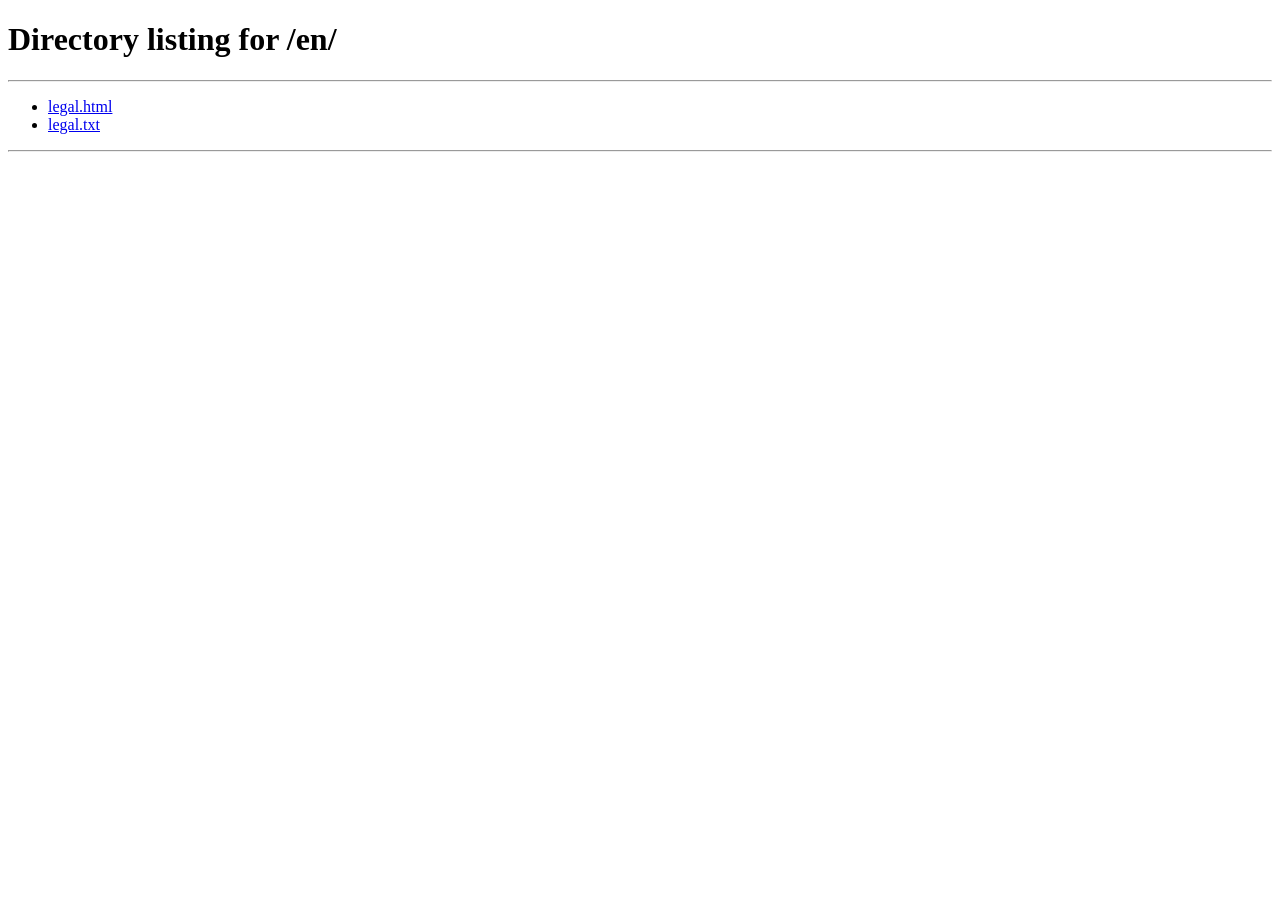
==== index.html @ 288bf1c6 "Initial files uploaded" ====
<!DOCTYPE html>
<html>
<head>
  <meta charset="UTF-8">
  <meta http-equiv="refresh" content="0;url=/de/">
  <title>Moritz Thiel - Redirecting</title>
  <script>
    (function() {
      const userLang = navigator.language || navigator.userLanguage;
      if (window.location.pathname === '/' || window.location.pathname === '/index.html') {
        if (userLang.startsWith('de')) {
          window.location.replace('/de/');
        } else {
          window.location.replace('/en/');
        }
      }
    })();
  </script>
  <style>
    body {
      font-family: system-ui, -apple-system, sans-serif;
      display: flex;
      justify-content: center;
      align-items: center;
      height: 100vh;
      margin: 0;
      background: #fafafa;
    }
    body::after {
      content: 'Loading...';
      font-size: 18px;
      color: #666;
    }
  </style>
</head>
<body></body>
</html>
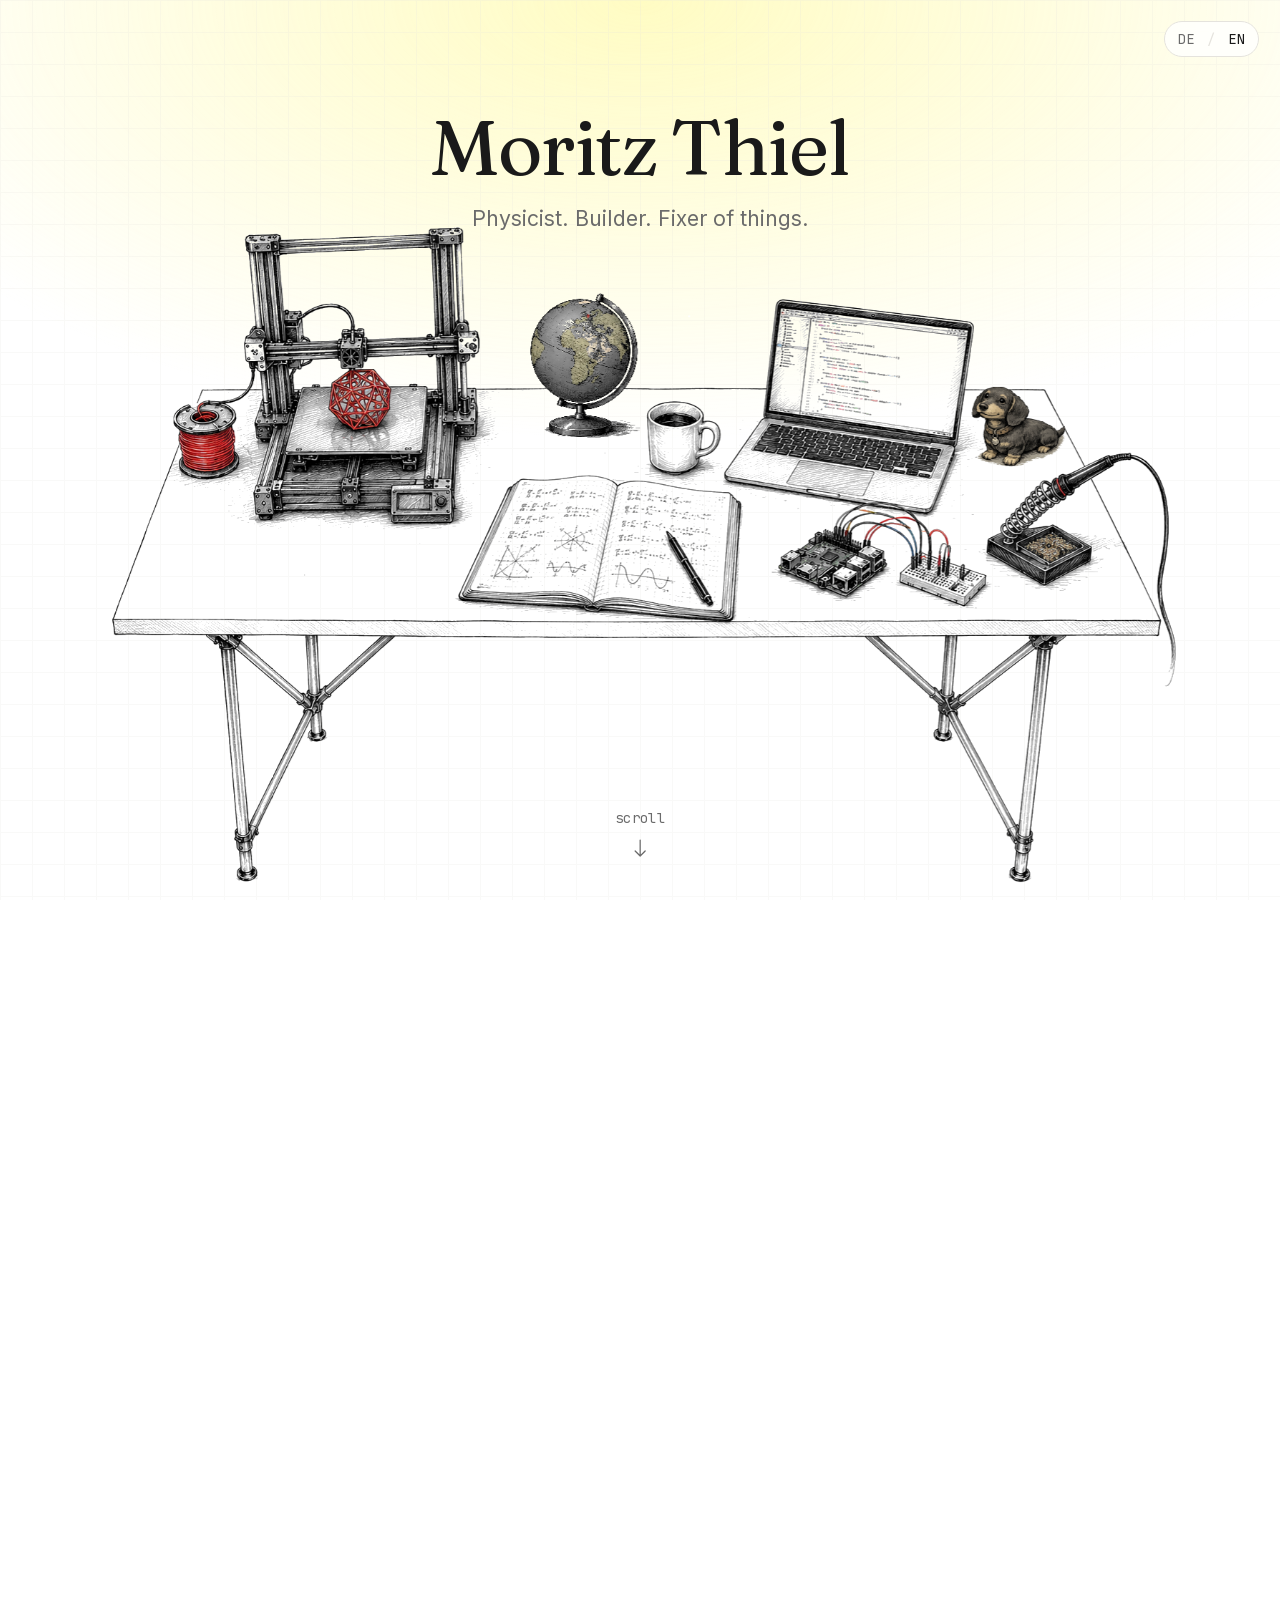
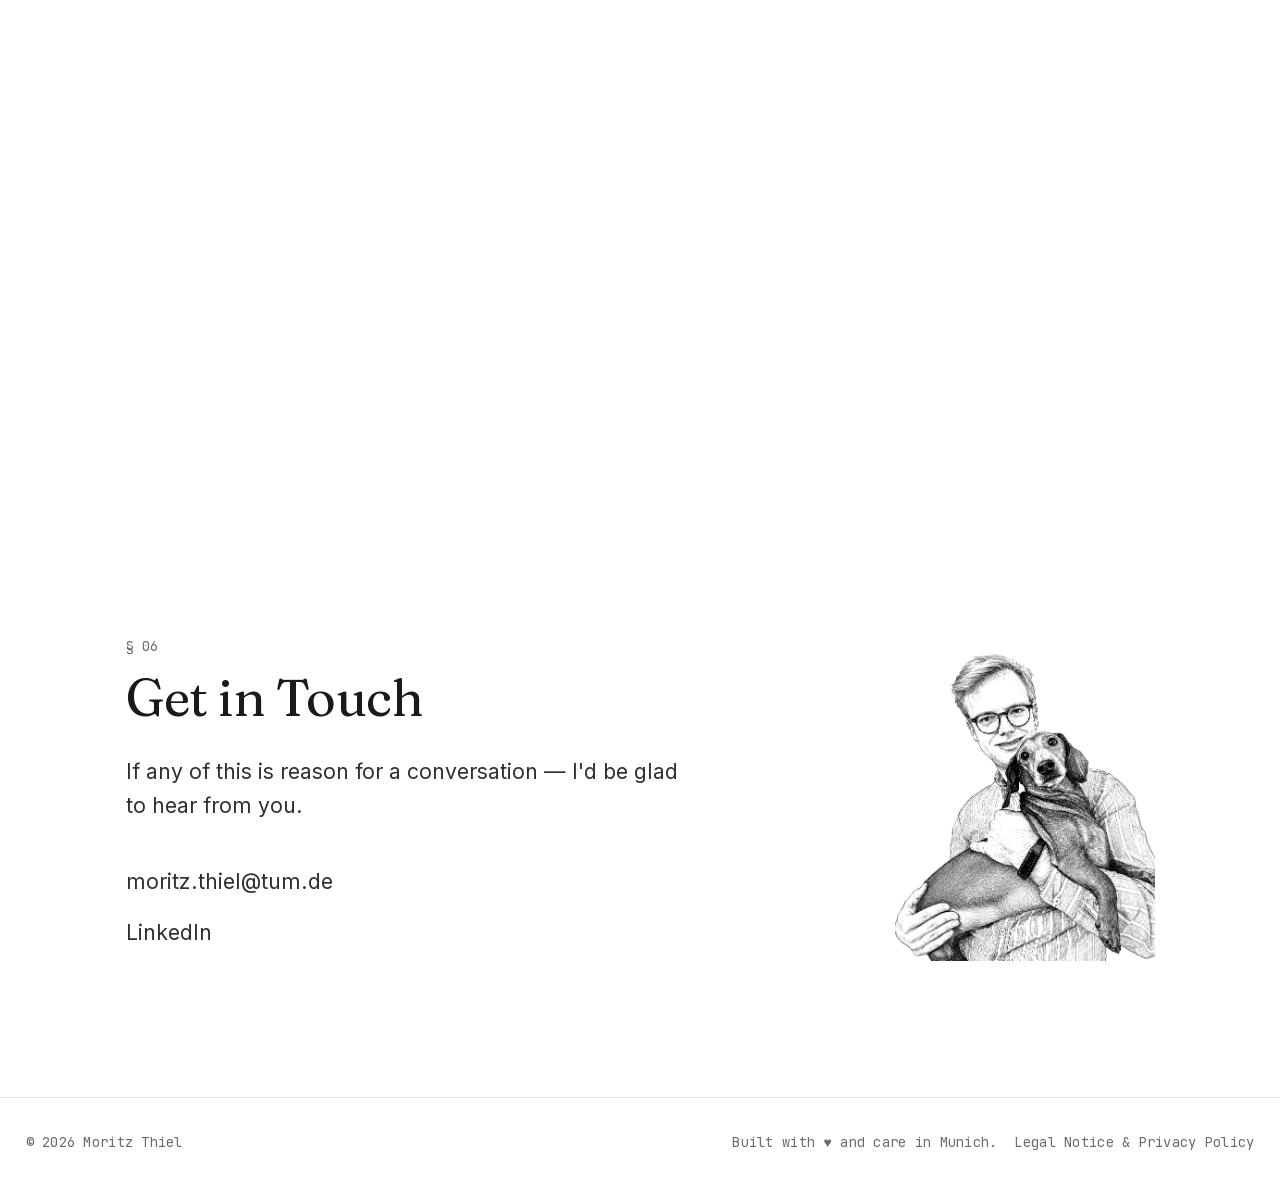
==== commit 5a18890e: "Aktualiserter upload der webseiten files" ====
--- a/index.html
+++ b/index.html
@@ -2,16 +2,16 @@
 <html>
 <head>
   <meta charset="UTF-8">
-  <meta http-equiv="refresh" content="0;url=/de/">
+  <meta http-equiv="refresh" content="0;url=/de.html">
   <title>Moritz Thiel - Redirecting</title>
   <script>
     (function() {
       const userLang = navigator.language || navigator.userLanguage;
       if (window.location.pathname === '/' || window.location.pathname === '/index.html') {
         if (userLang.startsWith('de')) {
-          window.location.replace('/de/');
+          window.location.replace('/de.html');
         } else {
-          window.location.replace('/en/');
+          window.location.replace('/en.html');
         }
       }
     })();
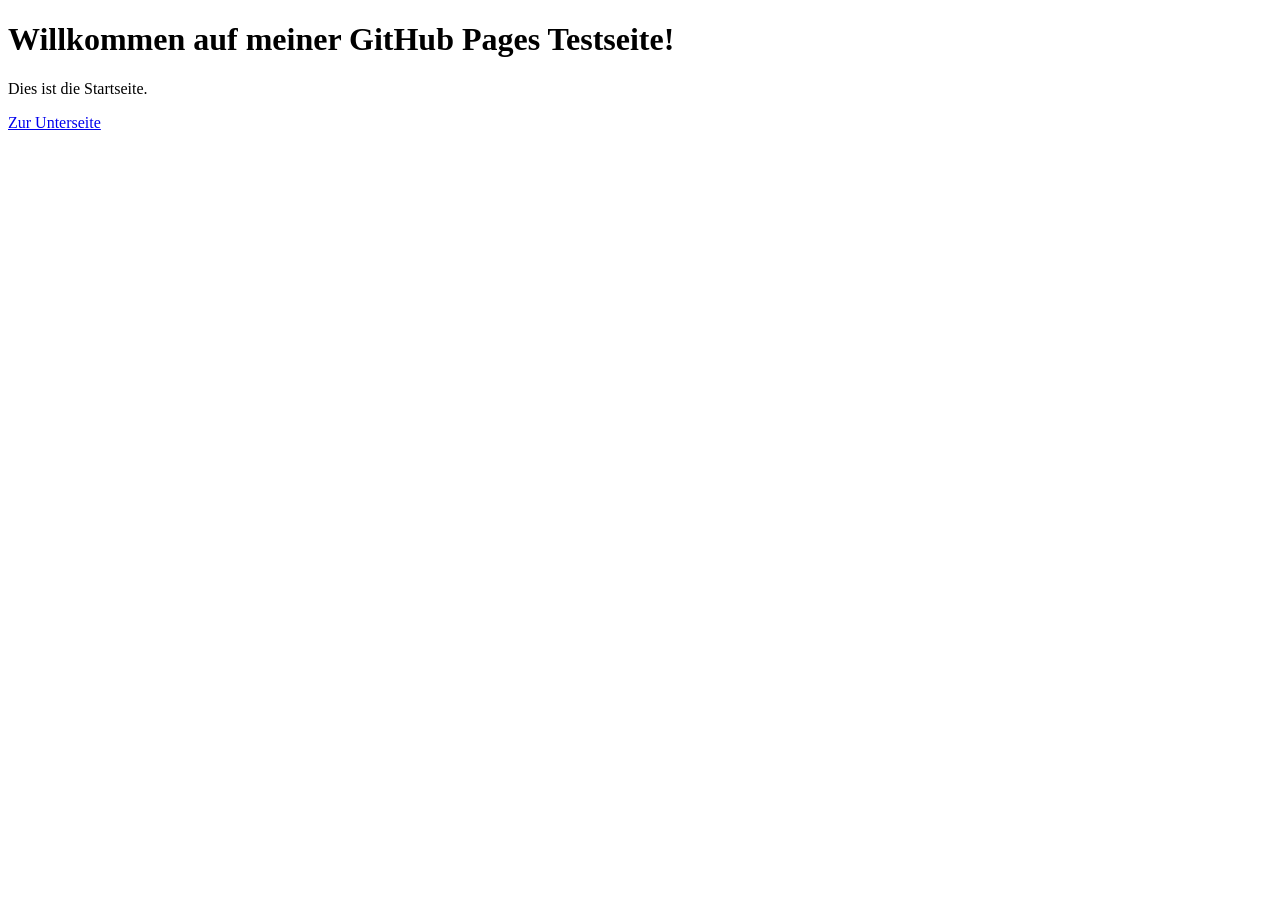
==== commit 939a9a6a: "Testpage" ====
--- a/index.html
+++ b/index.html
@@ -1,37 +1,14 @@
 <!DOCTYPE html>
-<html>
+<html lang="de">
 <head>
-  <meta charset="UTF-8">
-  <meta http-equiv="refresh" content="0;url=/de.html">
-  <title>Moritz Thiel - Redirecting</title>
-  <script>
-    (function() {
-      const userLang = navigator.language || navigator.userLanguage;
-      if (window.location.pathname === '/' || window.location.pathname === '/index.html') {
-        if (userLang.startsWith('de')) {
-          window.location.replace('/de.html');
-        } else {
-          window.location.replace('/en.html');
-        }
-      }
-    })();
-  </script>
-  <style>
-    body {
-      font-family: system-ui, -apple-system, sans-serif;
-      display: flex;
-      justify-content: center;
-      align-items: center;
-      height: 100vh;
-      margin: 0;
-      background: #fafafa;
-    }
-    body::after {
-      content: 'Loading...';
-      font-size: 18px;
-      color: #666;
-    }
-  </style>
+    <meta charset="UTF-8">
+    <meta name="viewport" content="width=device-width, initial-scale=1.0">
+    <title>GitHub Pages Test</title>
 </head>
-<body></body>
+<body>
+    <h1>Willkommen auf meiner GitHub Pages Testseite!</h1>
+    <p>Dies ist die Startseite.</p>
+
+    <a href="unterseite.html">Zur Unterseite</a>
+</body>
 </html>
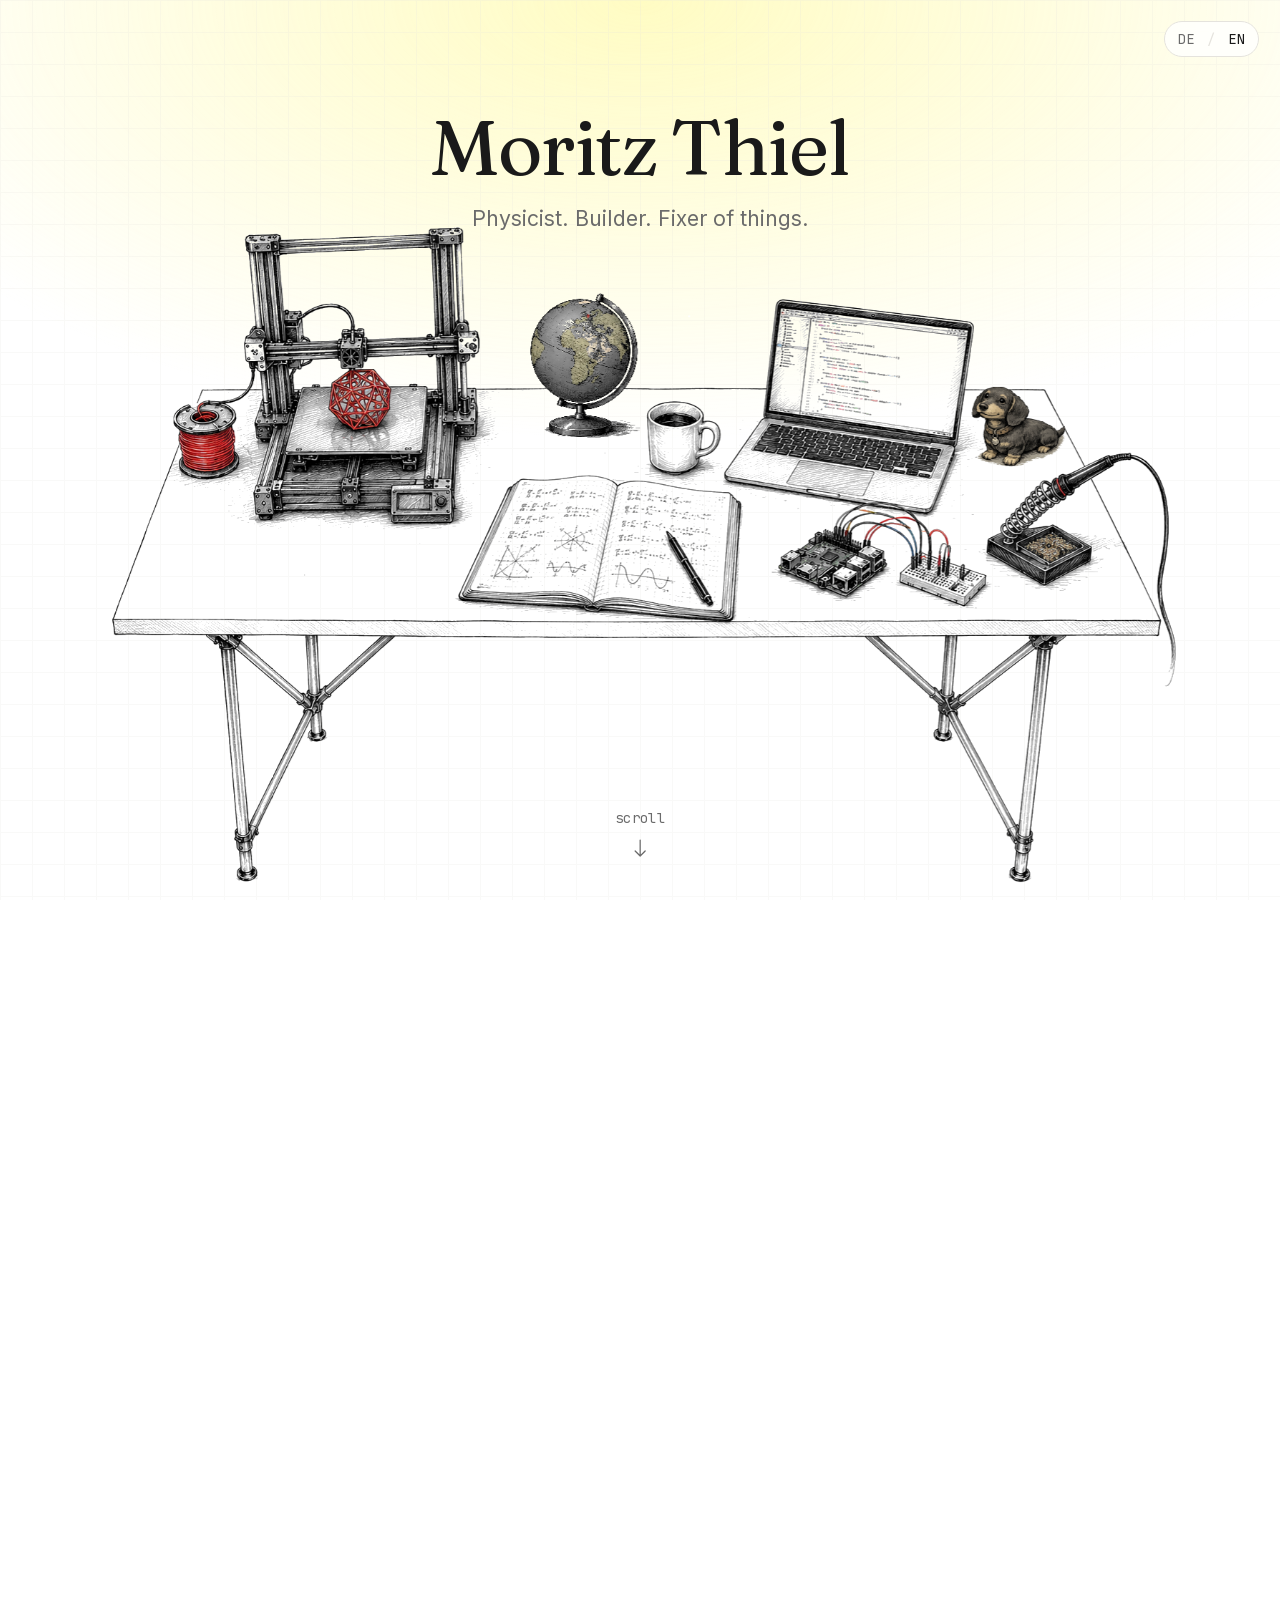
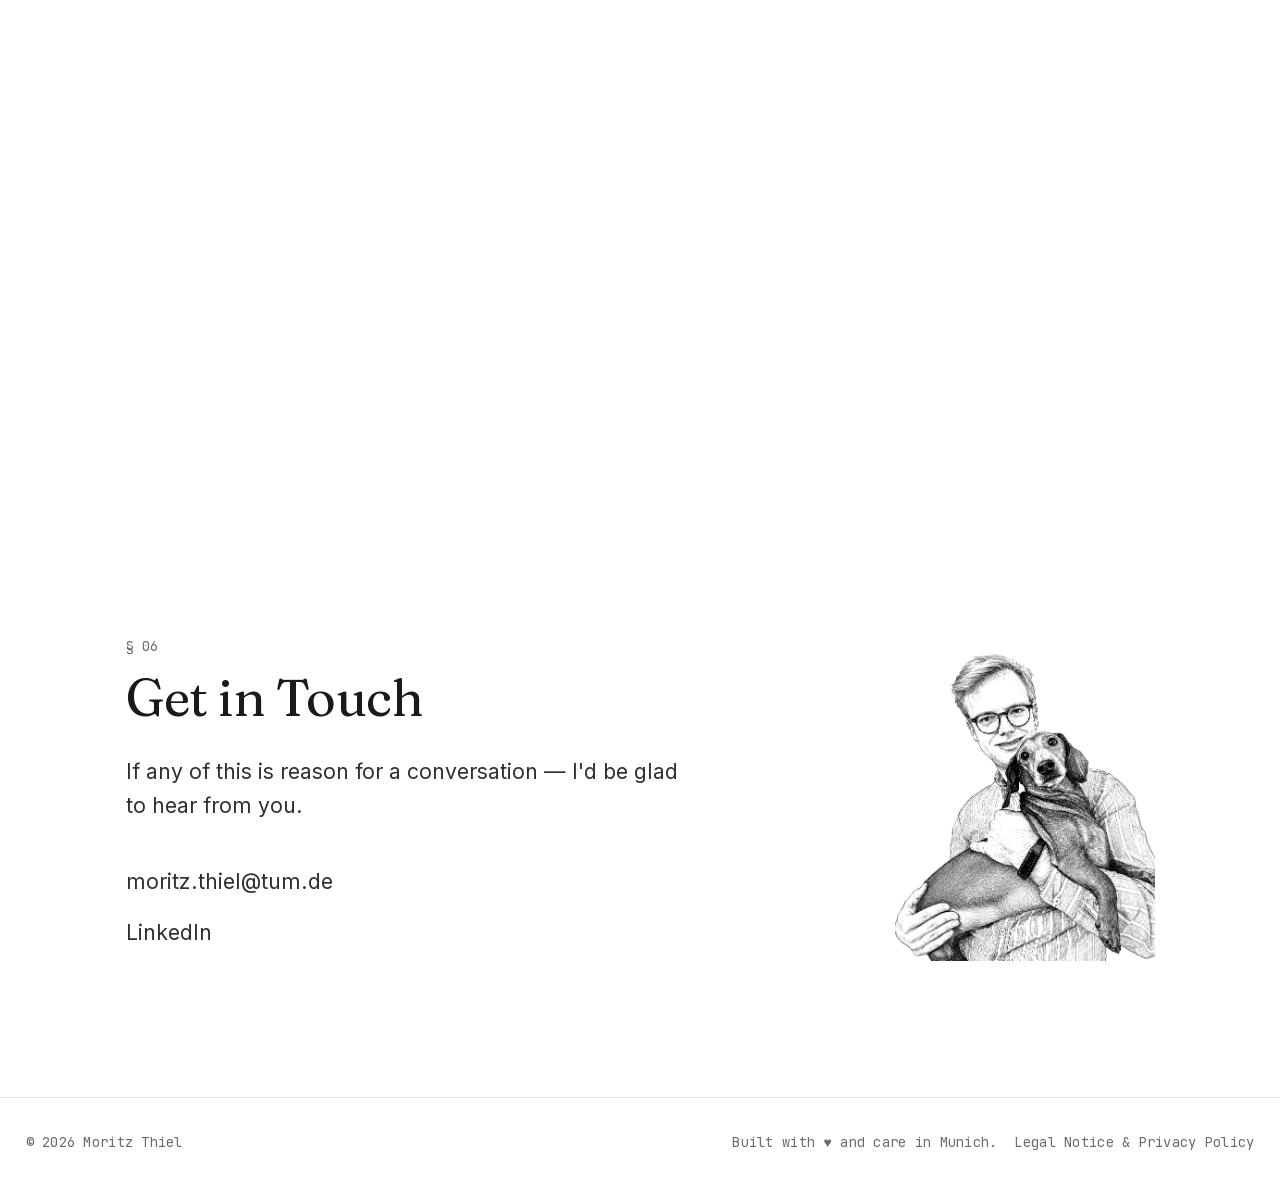
==== commit ef167805: "first Approach" ====
--- a/index.html
+++ b/index.html
@@ -1,14 +1,50 @@
-<!DOCTYPE html>
-<html lang="de">
-<head>
-    <meta charset="UTF-8">
-    <meta name="viewport" content="width=device-width, initial-scale=1.0">
-    <title>GitHub Pages Test</title>
-</head>
-<body>
-    <h1>Willkommen auf meiner GitHub Pages Testseite!</h1>
-    <p>Dies ist die Startseite.</p>
-
-    <a href="unterseite.html">Zur Unterseite</a>
-</body>
-</html>
+<!DOCTYPE html>
+<html>
+<head>
+  <meta charset="UTF-8">
+  <title>Moritz Thiel - Redirecting</title>
+  <script>
+    (function() {
+      var hostname = window.location.hostname;
+      var isGitHubPages = hostname.includes('github.io');
+      var currentPath = window.location.pathname;
+      
+      // Determine base path
+      var basePath = '';
+      if (isGitHubPages) {
+        // On GitHub Pages, extract the repo name from the current path
+        var pathParts = currentPath.split('/').filter(Boolean);
+        if (pathParts.length > 0) {
+          basePath = '/' + pathParts[0];
+        }
+      }
+      
+      var userLang = navigator.language || navigator.userLanguage;
+      var normalizedPath = currentPath.replace(/\/index\.html$/i, '').replace(/\/$/, '');
+      var isRoot = normalizedPath === basePath || normalizedPath === '' || normalizedPath === '/';
+      
+      if (isRoot) {
+        var targetPath = userLang.startsWith('de') ? 'de.html' : 'en.html';
+        window.location.replace(basePath + '/' + targetPath);
+      }
+    })();
+  </script>
+  <style>
+    body {
+      font-family: system-ui, -apple-system, sans-serif;
+      display: flex;
+      justify-content: center;
+      align-items: center;
+      height: 100vh;
+      margin: 0;
+      background: #fafafa;
+    }
+    body::after {
+      content: 'Loading...';
+      font-size: 18px;
+      color: #666;
+    }
+  </style>
+</head>
+<body></body>
+</html>
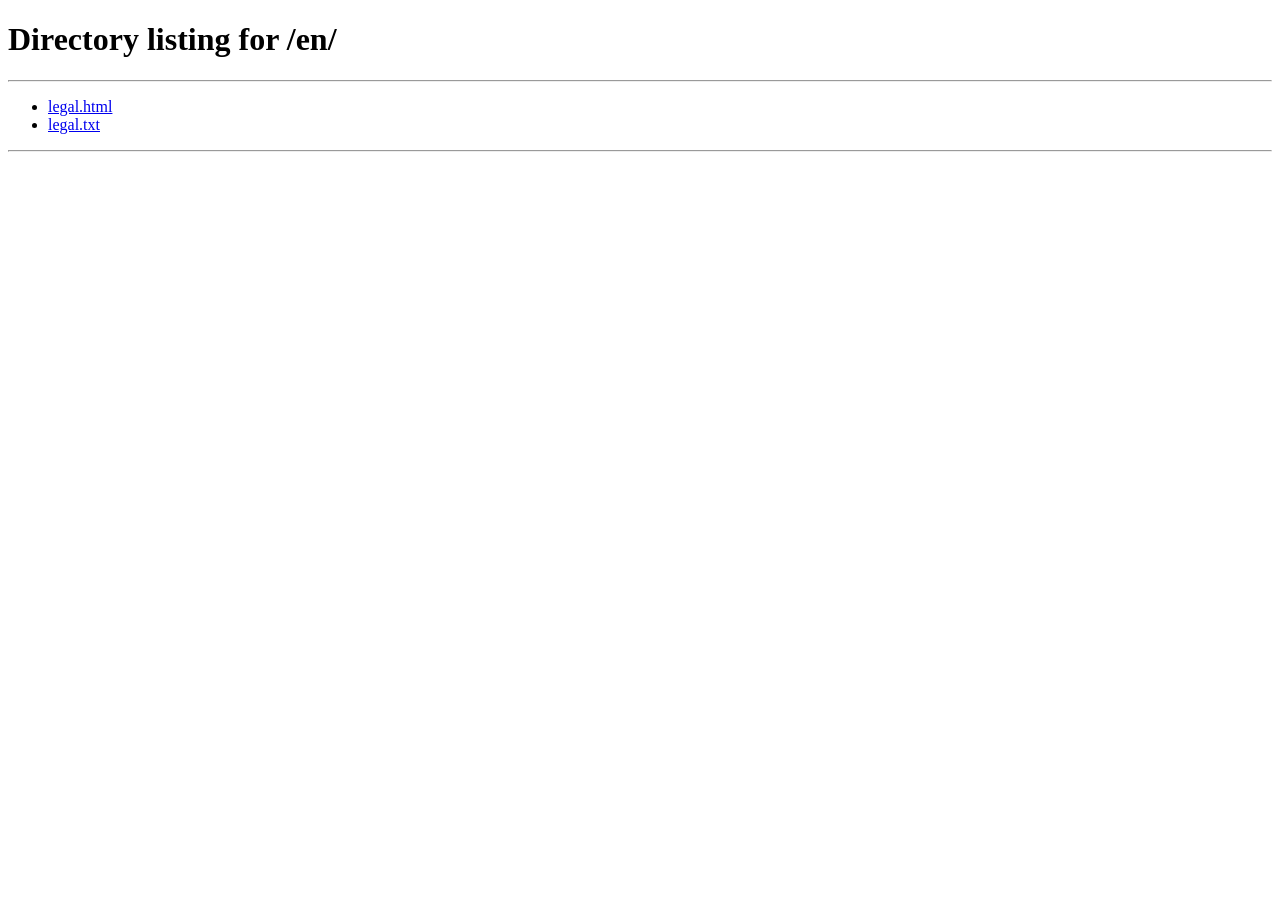
==== commit 159c580e: "NextGen First supposedly working version" ====
--- a/index.html
+++ b/index.html
@@ -1,50 +1 @@
-<!DOCTYPE html>
-<html>
-<head>
-  <meta charset="UTF-8">
-  <title>Moritz Thiel - Redirecting</title>
-  <script>
-    (function() {
-      var hostname = window.location.hostname;
-      var isGitHubPages = hostname.includes('github.io');
-      var currentPath = window.location.pathname;
-      
-      // Determine base path
-      var basePath = '';
-      if (isGitHubPages) {
-        // On GitHub Pages, extract the repo name from the current path
-        var pathParts = currentPath.split('/').filter(Boolean);
-        if (pathParts.length > 0) {
-          basePath = '/' + pathParts[0];
-        }
-      }
-      
-      var userLang = navigator.language || navigator.userLanguage;
-      var normalizedPath = currentPath.replace(/\/index\.html$/i, '').replace(/\/$/, '');
-      var isRoot = normalizedPath === basePath || normalizedPath === '' || normalizedPath === '/';
-      
-      if (isRoot) {
-        var targetPath = userLang.startsWith('de') ? 'de.html' : 'en.html';
-        window.location.replace(basePath + '/' + targetPath);
-      }
-    })();
-  </script>
-  <style>
-    body {
-      font-family: system-ui, -apple-system, sans-serif;
-      display: flex;
-      justify-content: center;
-      align-items: center;
-      height: 100vh;
-      margin: 0;
-      background: #fafafa;
-    }
-    body::after {
-      content: 'Loading...';
-      font-size: 18px;
-      color: #666;
-    }
-  </style>
-</head>
-<body></body>
-</html>+<!DOCTYPE html><!--G4eY4WU1XNSDGyQe7N_wk--><html lang="en"><head><meta charSet="utf-8"/><meta name="viewport" content="width=device-width, initial-scale=1"/><link rel="stylesheet" href="/_next/static/css/4618f7f38ae9e023.css" data-precedence="next"/><link rel="preload" as="script" fetchPriority="low" href="/_next/static/chunks/webpack-e8ab2e57f8865f71.js"/><script src="/_next/static/chunks/4bd1b696-c023c6e3521b1417.js" async=""></script><script src="/_next/static/chunks/255-d47fd57964443afe.js" async=""></script><script src="/_next/static/chunks/main-app-be9add86b44972e7.js" async=""></script><script src="/_next/static/chunks/app/page-2cdd7f59476e1385.js" async=""></script><title>Moritz Thiel - Physicist, Builder, Fixer of things</title><meta name="description" content="Personal portfolio of Moritz Thiel"/><script src="/_next/static/chunks/polyfills-42372ed130431b0a.js" noModule=""></script></head><body><div hidden=""><!--$--><!--/$--></div><div class="min-h-screen flex items-center justify-center"><p class="text-lg text-gray-600">Redirecting...</p></div><!--$--><!--/$--><script src="/_next/static/chunks/webpack-e8ab2e57f8865f71.js" id="_R_" async=""></script><script>(self.__next_f=self.__next_f||[]).push([0])</script><script>self.__next_f.push([1,"1:\"$Sreact.fragment\"\n2:I[9766,[],\"\"]\n3:I[8924,[],\"\"]\n4:I[1959,[],\"ClientPageRoot\"]\n5:I[7322,[\"974\",\"static/chunks/app/page-2cdd7f59476e1385.js\"],\"default\"]\n8:I[4431,[],\"OutletBoundary\"]\na:I[5278,[],\"AsyncMetadataOutlet\"]\nc:I[4431,[],\"ViewportBoundary\"]\ne:I[4431,[],\"MetadataBoundary\"]\nf:\"$Sreact.suspense\"\n11:I[7150,[],\"\"]\n:HL[\"/_next/static/css/4618f7f38ae9e023.css\",\"style\"]\n"])</script><script>self.__next_f.push([1,"0:{\"P\":null,\"b\":\"G4eY4WU1XNSDGyQe7N_wk\",\"p\":\"\",\"c\":[\"\",\"\"],\"i\":false,\"f\":[[[\"\",{\"children\":[\"__PAGE__\",{}]},\"$undefined\",\"$undefined\",true],[\"\",[\"$\",\"$1\",\"c\",{\"children\":[[[\"$\",\"link\",\"0\",{\"rel\":\"stylesheet\",\"href\":\"/_next/static/css/4618f7f38ae9e023.css\",\"precedence\":\"next\",\"crossOrigin\":\"$undefined\",\"nonce\":\"$undefined\"}]],[\"$\",\"html\",null,{\"lang\":\"en\",\"children\":[\"$\",\"body\",null,{\"children\":[\"$\",\"$L2\",null,{\"parallelRouterKey\":\"children\",\"error\":\"$undefined\",\"errorStyles\":\"$undefined\",\"errorScripts\":\"$undefined\",\"template\":[\"$\",\"$L3\",null,{}],\"templateStyles\":\"$undefined\",\"templateScripts\":\"$undefined\",\"notFound\":[[[\"$\",\"title\",null,{\"children\":\"404: This page could not be found.\"}],[\"$\",\"div\",null,{\"style\":{\"fontFamily\":\"system-ui,\\\"Segoe UI\\\",Roboto,Helvetica,Arial,sans-serif,\\\"Apple Color Emoji\\\",\\\"Segoe UI Emoji\\\"\",\"height\":\"100vh\",\"textAlign\":\"center\",\"display\":\"flex\",\"flexDirection\":\"column\",\"alignItems\":\"center\",\"justifyContent\":\"center\"},\"children\":[\"$\",\"div\",null,{\"children\":[[\"$\",\"style\",null,{\"dangerouslySetInnerHTML\":{\"__html\":\"body{color:#000;background:#fff;margin:0}.next-error-h1{border-right:1px solid rgba(0,0,0,.3)}@media (prefers-color-scheme:dark){body{color:#fff;background:#000}.next-error-h1{border-right:1px solid rgba(255,255,255,.3)}}\"}}],[\"$\",\"h1\",null,{\"className\":\"next-error-h1\",\"style\":{\"display\":\"inline-block\",\"margin\":\"0 20px 0 0\",\"padding\":\"0 23px 0 0\",\"fontSize\":24,\"fontWeight\":500,\"verticalAlign\":\"top\",\"lineHeight\":\"49px\"},\"children\":404}],[\"$\",\"div\",null,{\"style\":{\"display\":\"inline-block\"},\"children\":[\"$\",\"h2\",null,{\"style\":{\"fontSize\":14,\"fontWeight\":400,\"lineHeight\":\"49px\",\"margin\":0},\"children\":\"This page could not be found.\"}]}]]}]}]],[]],\"forbidden\":\"$undefined\",\"unauthorized\":\"$undefined\"}]}]}]]}],{\"children\":[\"__PAGE__\",[\"$\",\"$1\",\"c\",{\"children\":[[\"$\",\"$L4\",null,{\"Component\":\"$5\",\"searchParams\":{},\"params\":{},\"promises\":[\"$@6\",\"$@7\"]}],null,[\"$\",\"$L8\",null,{\"children\":[\"$L9\",[\"$\",\"$La\",null,{\"promise\":\"$@b\"}]]}]]}],{},null,false]},null,false],[\"$\",\"$1\",\"h\",{\"children\":[null,[[\"$\",\"$Lc\",null,{\"children\":\"$Ld\"}],null],[\"$\",\"$Le\",null,{\"children\":[\"$\",\"div\",null,{\"hidden\":true,\"children\":[\"$\",\"$f\",null,{\"fallback\":null,\"children\":\"$L10\"}]}]}]]}],false]],\"m\":\"$undefined\",\"G\":[\"$11\",[]],\"s\":false,\"S\":true}\n"])</script><script>self.__next_f.push([1,"6:{}\n7:\"$0:f:0:1:2:children:1:props:children:0:props:params\"\n"])</script><script>self.__next_f.push([1,"d:[[\"$\",\"meta\",\"0\",{\"charSet\":\"utf-8\"}],[\"$\",\"meta\",\"1\",{\"name\":\"viewport\",\"content\":\"width=device-width, initial-scale=1\"}]]\n9:null\n"])</script><script>self.__next_f.push([1,"b:{\"metadata\":[[\"$\",\"title\",\"0\",{\"children\":\"Moritz Thiel - Physicist, Builder, Fixer of things\"}],[\"$\",\"meta\",\"1\",{\"name\":\"description\",\"content\":\"Personal portfolio of Moritz Thiel\"}]],\"error\":null,\"digest\":\"$undefined\"}\n"])</script><script>self.__next_f.push([1,"10:\"$b:metadata\"\n"])</script></body></html>
--- a/_next/static/css/4618f7f38ae9e023.css
+++ b/_next/static/css/4618f7f38ae9e023.css
@@ -0,0 +1 @@
+/*! tailwindcss v4.3.0 | MIT License | https://tailwindcss.com */@layer properties{@supports (((-webkit-hyphens:none)) and (not (margin-trim:inline))) or ((-moz-orient:inline) and (not (color:rgb(from red r g b)))){*,::backdrop,:after,:before{--tw-translate-x:0;--tw-translate-y:0;--tw-translate-z:0;--tw-rotate-x:initial;--tw-rotate-y:initial;--tw-rotate-z:initial;--tw-skew-x:initial;--tw-skew-y:initial;--tw-space-y-reverse:0;--tw-border-style:solid;--tw-leading:initial;--tw-font-weight:initial}}}@layer theme{:host,:root{--font-sans:ui-sans-serif,system-ui,sans-serif,"Apple Color Emoji","Segoe UI Emoji","Segoe UI Symbol","Noto Color Emoji";--font-mono:var(--font-jetbrains-mono),ui-monospace,monospace;--color-gray-600:oklch(44.6% .03 256.802);--spacing:.25rem;--container-xs:20rem;--text-sm:.875rem;--text-sm--line-height:calc(1.25 / .875);--text-lg:1.125rem;--text-lg--line-height:calc(1.75 / 1.125);--font-weight-medium:500;--radius-md:.375rem;--default-transition-duration:.15s;--default-transition-timing-function:cubic-bezier(.4,0,.2,1);--default-font-family:var(--font-sans);--default-mono-font-family:var(--font-mono);--color-ink:#1a1a1a;--color-paper:#fff;--color-accent:#c8302c;--color-muted:#6b6b6b;--color-hairline:#e5e3dd;--font-display:var(--font-fraunces),serif;--font-body:var(--font-inter),system-ui,sans-serif}}@layer base{*,::backdrop,:after,:before{box-sizing:border-box;border:0 solid;margin:0;padding:0}::file-selector-button{box-sizing:border-box;border:0 solid;margin:0;padding:0}:host,html{-webkit-text-size-adjust:100%;tab-size:4;line-height:1.5;font-family:var(--default-font-family,ui-sans-serif,system-ui,sans-serif,"Apple Color Emoji","Segoe UI Emoji","Segoe UI Symbol","Noto Color Emoji");font-feature-settings:var(--default-font-feature-settings,normal);font-variation-settings:var(--default-font-variation-settings,normal);-webkit-tap-highlight-color:transparent}hr{height:0;color:inherit;border-top-width:1px}abbr:where([title]){-webkit-text-decoration:underline dotted;text-decoration:underline dotted}h1,h2,h3,h4,h5,h6{font-size:inherit;font-weight:inherit}a{color:inherit;-webkit-text-decoration:inherit;text-decoration:inherit}b,strong{font-weight:bolder}code,kbd,pre,samp{font-family:var(--default-mono-font-family,ui-monospace,SFMono-Regular,Menlo,Monaco,Consolas,"Liberation Mono","Courier New",monospace);font-feature-settings:var(--default-mono-font-feature-settings,normal);font-variation-settings:var(--default-mono-font-variation-settings,normal);font-size:1em}small{font-size:80%}sub,sup{vertical-align:baseline;font-size:75%;line-height:0;position:relative}sub{bottom:-.25em}sup{top:-.5em}table{text-indent:0;border-color:inherit;border-collapse:collapse}:-moz-focusring{outline:auto}progress{vertical-align:baseline}summary{display:list-item}menu,ol,ul{list-style:none}audio,canvas,embed,iframe,img,object,svg,video{vertical-align:middle;display:block}img,video{max-width:100%;height:auto}button,input,optgroup,select,textarea{font:inherit;font-feature-settings:inherit;font-variation-settings:inherit;letter-spacing:inherit;color:inherit;opacity:1;background-color:#0000;border-radius:0}::file-selector-button{font:inherit;font-feature-settings:inherit;font-variation-settings:inherit;letter-spacing:inherit;color:inherit;opacity:1;background-color:#0000;border-radius:0}:where(select:is([multiple],[size])) optgroup{font-weight:bolder}:where(select:is([multiple],[size])) optgroup option{padding-inline-start:20px}::file-selector-button{margin-inline-end:4px}::placeholder{opacity:1}@supports (not ((-webkit-appearance:-apple-pay-button))) or (contain-intrinsic-size:1px){::placeholder{color:currentColor}@supports (color:color-mix(in lab,red,red)){::placeholder{color:color-mix(in oklab,currentcolor 50%,transparent)}}}textarea{resize:vertical}::-webkit-search-decoration{-webkit-appearance:none}::-webkit-date-and-time-value{min-height:1lh;text-align:inherit}::-webkit-datetime-edit{display:inline-flex}::-webkit-datetime-edit-fields-wrapper{padding:0}::-webkit-datetime-edit,::-webkit-datetime-edit-year-field{padding-block:0}::-webkit-datetime-edit-day-field,::-webkit-datetime-edit-month-field{padding-block:0}::-webkit-datetime-edit-hour-field,::-webkit-datetime-edit-minute-field{padding-block:0}::-webkit-datetime-edit-millisecond-field,::-webkit-datetime-edit-second-field{padding-block:0}::-webkit-datetime-edit-meridiem-field{padding-block:0}::-webkit-calendar-picker-indicator{line-height:1}:-moz-ui-invalid{box-shadow:none}button,input:where([type=button],[type=reset],[type=submit]){appearance:button}::file-selector-button{appearance:button}::-webkit-inner-spin-button,::-webkit-outer-spin-button{height:auto}[hidden]:where(:not([hidden=until-found])){display:none!important}}@layer components;@layer utilities{.pointer-events-none{pointer-events:none}.collapse{visibility:collapse}.visible{visibility:visible}.absolute{position:absolute}.fixed{position:fixed}.relative{position:relative}.static{position:static}.inset-0{inset:calc(var(--spacing) * 0)}.top-0{top:calc(var(--spacing) * 0)}.top-5{top:calc(var(--spacing) * 5)}.top-6{top:calc(var(--spacing) * 6)}.right-5{right:calc(var(--spacing) * 5)}.bottom-0{bottom:calc(var(--spacing) * 0)}.bottom-10{bottom:calc(var(--spacing) * 10)}.left-0{left:calc(var(--spacing) * 0)}.left-1\/2{left:50%}.left-6{left:calc(var(--spacing) * 6)}.z-0{z-index:0}.z-10{z-index:10}.z-20{z-index:20}.z-30{z-index:30}.z-40{z-index:40}.z-50{z-index:50}.mx-auto{margin-inline:auto}.my-12{margin-block:calc(var(--spacing) * 12)}.mt-1{margin-top:calc(var(--spacing) * 1)}.mt-2{margin-top:calc(var(--spacing) * 2)}.mt-3{margin-top:calc(var(--spacing) * 3)}.mt-4{margin-top:calc(var(--spacing) * 4)}.mb-1{margin-bottom:calc(var(--spacing) * 1)}.mb-2{margin-bottom:calc(var(--spacing) * 2)}.mb-3{margin-bottom:calc(var(--spacing) * 3)}.mb-4{margin-bottom:calc(var(--spacing) * 4)}.mb-6{margin-bottom:calc(var(--spacing) * 6)}.mb-7{margin-bottom:calc(var(--spacing) * 7)}.mb-8{margin-bottom:calc(var(--spacing) * 8)}.mb-10{margin-bottom:calc(var(--spacing) * 10)}.mb-12{margin-bottom:calc(var(--spacing) * 12)}.mb-16{margin-bottom:calc(var(--spacing) * 16)}.ml-4{margin-left:calc(var(--spacing) * 4)}.block{display:block}.flex{display:flex}.grid{display:grid}.hidden{display:none}.table{display:table}.aspect-\[3\/2\]{aspect-ratio:3/2}.aspect-\[16\/10\]{aspect-ratio:16/10}.h-\[250px\]{height:250px}.h-full{height:100%}.h-screen{height:100vh}.min-h-0{min-height:calc(var(--spacing) * 0)}.min-h-screen{min-height:100vh}.w-\[38\%\]{width:38%}.w-\[200px\]{width:200px}.w-fit{width:fit-content}.w-full{width:100%}.max-w-\[440px\]{max-width:440px}.max-w-\[560px\]{max-width:560px}.max-w-\[720px\]{max-width:720px}.max-w-\[820px\]{max-width:820px}.max-w-\[1080px\]{max-width:1080px}.max-w-\[1100px\]{max-width:1100px}.max-w-\[1280px\]{max-width:1280px}.max-w-xs{max-width:var(--container-xs)}.flex-1{flex:1}.shrink{flex-shrink:1}.shrink-0{flex-shrink:0}.-translate-x-1\/2{--tw-translate-x:calc(calc(1 / 2 * 100%) * -1);translate:var(--tw-translate-x) var(--tw-translate-y)}.transform{transform:var(--tw-rotate-x,) var(--tw-rotate-y,) var(--tw-rotate-z,) var(--tw-skew-x,) var(--tw-skew-y,)}.animate-\[scroll-cue_2s_ease-in-out_infinite\]{animation:scroll-cue 2s ease-in-out infinite}.resize{resize:both}.grid-cols-1{grid-template-columns:repeat(1,minmax(0,1fr))}.flex-col{flex-direction:column}.items-center{align-items:center}.items-start{align-items:flex-start}.justify-between{justify-content:space-between}.justify-center{justify-content:center}.gap-0\.5{gap:calc(var(--spacing) * .5)}.gap-1{gap:calc(var(--spacing) * 1)}.gap-2{gap:calc(var(--spacing) * 2)}.gap-3{gap:calc(var(--spacing) * 3)}.gap-4{gap:calc(var(--spacing) * 4)}.gap-6{gap:calc(var(--spacing) * 6)}.gap-12{gap:calc(var(--spacing) * 12)}:where(.space-y-4>:not(:last-child)){--tw-space-y-reverse:0;margin-block-start:calc(calc(var(--spacing) * 4) * var(--tw-space-y-reverse));margin-block-end:calc(calc(var(--spacing) * 4) * calc(1 - var(--tw-space-y-reverse)))}:where(.space-y-6>:not(:last-child)){--tw-space-y-reverse:0;margin-block-start:calc(calc(var(--spacing) * 6) * var(--tw-space-y-reverse));margin-block-end:calc(calc(var(--spacing) * 6) * calc(1 - var(--tw-space-y-reverse)))}.overflow-hidden{overflow:hidden}.overflow-visible{overflow:visible}.rounded-full{border-radius:3.40282e+38px}.rounded-md{border-radius:var(--radius-md)}.border{border-style:var(--tw-border-style);border-width:1px}.border-t{border-top-style:var(--tw-border-style);border-top-width:1px}.border-hairline{border-color:var(--color-hairline)}.bg-paper\/90{background-color:#ffffffe6}@supports (color:color-mix(in lab,red,red)){.bg-paper\/90{background-color:color-mix(in oklab,var(--color-paper) 90%,transparent)}}.object-contain{object-fit:contain}.p-3{padding:calc(var(--spacing) * 3)}.px-3{padding-inline:calc(var(--spacing) * 3)}.px-6{padding-inline:calc(var(--spacing) * 6)}.py-1\.5{padding-block:calc(var(--spacing) * 1.5)}.py-8{padding-block:calc(var(--spacing) * 8)}.py-16{padding-block:calc(var(--spacing) * 16)}.pt-2{padding-top:calc(var(--spacing) * 2)}.pt-4{padding-top:calc(var(--spacing) * 4)}.pt-\[10vh\]{padding-top:10vh}.pt-\[12vh\]{padding-top:12vh}.pr-8{padding-right:calc(var(--spacing) * 8)}.pb-\[14vh\]{padding-bottom:14vh}.pl-12{padding-left:calc(var(--spacing) * 12)}.text-center{text-align:center}.text-lg{font-size:var(--text-lg);line-height:var(--tw-leading,var(--text-lg--line-height))}.text-sm{font-size:var(--text-sm);line-height:var(--tw-leading,var(--text-sm--line-height))}.text-\[0\.875rem\]{font-size:.875rem}.text-\[0\.8125rem\]{font-size:.8125rem}.text-\[0\.9375rem\]{font-size:.9375rem}.text-\[1\.0625rem\]{font-size:1.0625rem}.leading-\[1\.6\]{--tw-leading:1.6;line-height:1.6}.font-medium{--tw-font-weight:var(--font-weight-medium);font-weight:var(--font-weight-medium)}.whitespace-pre-line{white-space:pre-line}.text-accent{color:var(--color-accent)}.text-gray-600{color:var(--color-gray-600)}.text-hairline{color:var(--color-hairline)}.text-ink{color:var(--color-ink)}.text-ink\/90{color:#1a1a1ae6}@supports (color:color-mix(in lab,red,red)){.text-ink\/90{color:color-mix(in oklab,var(--color-ink) 90%,transparent)}}.text-muted{color:var(--color-muted)}.transition-colors{transition-property:color,background-color,border-color,outline-color,text-decoration-color,fill,stroke,--tw-gradient-from,--tw-gradient-via,--tw-gradient-to;transition-timing-function:var(--tw-ease,var(--default-transition-timing-function));transition-duration:var(--tw-duration,var(--default-transition-duration))}@media (hover:hover){.hover\:text-accent:hover{color:var(--color-accent)}.hover\:text-ink:hover{color:var(--color-ink)}}@media (min-width:48rem){.md\:mx-0{margin-inline:calc(var(--spacing) * 0)}.md\:mt-8{margin-top:calc(var(--spacing) * 8)}.md\:h-\[325px\]{height:325px}.md\:w-\[260px\]{width:260px}.md\:grid-cols-\[1fr_auto\]{grid-template-columns:1fr auto}.md\:flex-row{flex-direction:row}.md\:items-center{align-items:center}.md\:gap-20{gap:calc(var(--spacing) * 20)}.md\:py-24{padding-block:calc(var(--spacing) * 24)}.md\:py-32{padding-block:calc(var(--spacing) * 32)}.md\:pt-\[12vh\]{padding-top:12vh}}@media (min-width:64rem){.lg\:block{display:block}.lg\:hidden{display:none}}@media (min-width:80rem){.xl\:pr-10{padding-right:calc(var(--spacing) * 10)}.xl\:pl-20{padding-left:calc(var(--spacing) * 20)}}}body,html{background:var(--color-paper);color:var(--color-ink);font-family:var(--font-body);-webkit-font-smoothing:antialiased;font-size:17px;line-height:1.65}:focus-visible{outline:2px solid var(--color-accent);outline-offset:3px}.text-display{letter-spacing:-.02em;font-size:4.5rem;line-height:1.05}.text-display,.text-h1{font-family:var(--font-display);font-weight:400}.text-h1{letter-spacing:-.01em;font-size:3rem;line-height:1.15}.text-h2{font-family:var(--font-display);font-size:2rem;font-weight:500;line-height:1.25}.text-body-lg{font-size:1.25rem;line-height:1.6}.text-caption{color:var(--color-muted);font-size:.875rem;line-height:1.5}.text-mono{font-family:var(--font-mono);letter-spacing:.02em;font-size:.8125rem;line-height:1.5}@media (max-width:768px){.text-display{font-size:3rem}.text-h1{font-size:2.25rem}.text-h2{font-size:1.5rem}.text-body-lg{font-size:1.125rem}}.link-accent{color:inherit;background-image:linear-gradient(transparent calc(100% - 2px),var(--color-accent) calc(100% - 2px));background-repeat:no-repeat;background-size:0 100%;text-decoration:none;transition:background-size .4s cubic-bezier(.65,0,.35,1);position:relative}.link-accent:focus-visible,.link-accent:hover{background-size:100% 100%}@media (prefers-reduced-motion:reduce){*,:after,:before{scroll-behavior:auto!important;transition-duration:.01ms!important;animation-duration:.01ms!important;animation-iteration-count:1!important}}@property --tw-translate-x{syntax:"*";inherits:false;initial-value:0}@property --tw-translate-y{syntax:"*";inherits:false;initial-value:0}@property --tw-translate-z{syntax:"*";inherits:false;initial-value:0}@property --tw-rotate-x{syntax:"*";inherits:false}@property --tw-rotate-y{syntax:"*";inherits:false}@property --tw-rotate-z{syntax:"*";inherits:false}@property --tw-skew-x{syntax:"*";inherits:false}@property --tw-skew-y{syntax:"*";inherits:false}@property --tw-space-y-reverse{syntax:"*";inherits:false;initial-value:0}@property --tw-border-style{syntax:"*";inherits:false;initial-value:solid}@property --tw-leading{syntax:"*";inherits:false}@property --tw-font-weight{syntax:"*";inherits:false}
